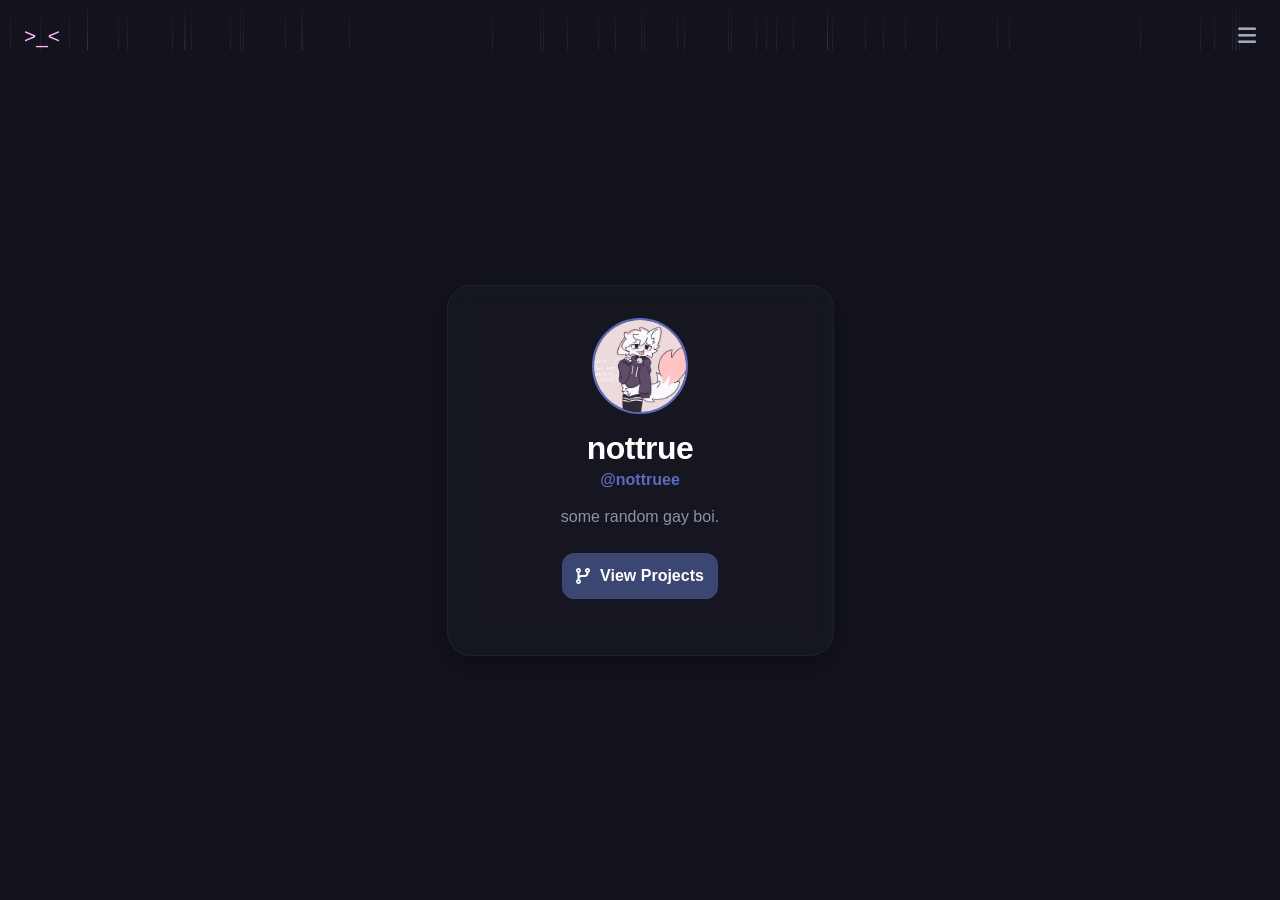
==== index.html @ a320096e "eepy!" ====
<!DOCTYPE html>
<html lang="en">
    <!-- d -->
<head>
    <meta charset="UTF-8">
    <meta name="viewport" content="width=device-width, initial-scale=1.0">
    <title>About Me | some gay boi</title>
    <link rel="stylesheet" href="style.css">
    <link rel="stylesheet" href="https://cdnjs.cloudflare.com/ajax/libs/font-awesome/6.4.0/css/all.min.css">
</head>
<body>

    <!-- Dynamic Rain Container -->
    <div class="rain-container" id="rainContainer"></div>

    <!-- Mobile Slide-Down Navigation -->
    <div class="mobile-menu" id="mobileMenu">
        <nav class="menu-links">
            <a href="index.html" class="menu-item active">About Me</a>
            <a href="projects.html" class="menu-item">Projects</a>
            <a href="links.html" class="menu-item">Links</a>
        </nav>
    </div>

    <!-- Top Navigation Bar -->
    <header class="navbar">
        <a href="index.html" class="logo-text" style="text-decoration: none;">>_<</a><span class="sub-title"></span></a>
        <div class="nav-right">
            <button class="icon-btn" id="menuToggle" aria-label="Toggle Menu">
                <i class="fa-solid fa-bars" id="menuIcon"></i>
            </button>
        </div>
    </header>

    <!-- Hero / Profile Main Section -->
    <section id="hero" class="fullscreen-section">
        <main class="hero-section">
            <div class="profile-card">
                <div class="avatar-wrapper">
                    <img src="images/profile/Profilr.webp" alt="Avatar" class="avatar">
                    <!-- <span class="status-indicator" title="Online"></span> -->
                </div>

                <h1 class="profile-name">nottrue</h1>
                <p class="profile-handle">@nottruee</p>
                <p class="tagline">some random gay boi.</p>

                <div class="cta-buttons">
                    <a href="projects.html" class="btn btn-primary"><i class="fa-solid fa-code-branch"></i> View Projects</a>
                    <!--<a href="https://discord.com" target="_blank" class="btn btn-secondary"><i class="fa-brands fa-discord"></i> Join Discord</a>-->
                </div>

                <!-- <div class="social-row">
                    <a href="#" class="social-icon" aria-label="Twitter"><i class="fa-brands fa-x-twitter"></i></a>
                    <a href="#" class="social-icon" aria-label="Codeberg"><i class="fa-solid fa-code-branch"></i></a>
                    <a href="#" class="social-icon" aria-label="Email"><i class="fa-solid fa-envelope"></i></a>
                </div>-->
            </div>
        </main>
    </section>

    <script src="script.js"></script>
</body>
</html>
---- style.css ----
/* Reset & Base Styles */
* {
    margin: 0;
    padding: 0;
    box-sizing: border-box;
    font-family: -apple-system, BlinkMacSystemFont, "Segoe UI", Roboto, sans-serif;
}

html {
    scroll-behavior: smooth;
}

body {
    background-color: #12131C;
    color: #A5A6BA;
    overflow-x: hidden;
    position: relative;
    min-height: 100vh;
}

/* Rain Effect */
.rain-container {
    position: fixed;
    top: 0;
    left: 0;
    width: 100%;
    height: 100%;
    z-index: 1;
    pointer-events: none;
}

.drop {
    position: absolute;
    background: linear-gradient(transparent, rgba(255, 255, 255, 0.12));
    width: 1px;
    height: 50px;
    opacity: 0.6;
    animation: fall linear infinite;
}

@keyframes fall {
    0% { transform: translateY(-60px); }
    100% { transform: translateY(105vh); }
}

/* Header Navbar */
.navbar {
    width: 100%;
    padding: 24px;
    display: flex;
    justify-content: space-between;
    align-items: center;
    position: fixed;
    top: 0;
    left: 0;
    z-index: 100;
    background-color: transparent;
}

.logo-text {
    color: #FFBBFE;
    font-weight: 500;
    font-size: 1.3rem;
}

.logo-text .sub-title {
    color: #A5A6BA;
}

.icon-btn {
    background: none;
    border: none;
    color: #A5A6BA;
    font-size: 1.3rem;
    cursor: pointer;
    transition: color 0.2s;
}

.icon-btn:hover {
    color: #FFFFFF;
}

/* Slide Down Mobile Menu */
.mobile-menu {
    position: fixed;
    top: -100%;
    left: 0;
    width: 100%;
    height: 40vh;
    background-color: rgba(18, 19, 28, 0.85); 
    backdrop-filter: blur(15px);
    -webkit-backdrop-filter: blur(15px);
    z-index: 90;
    display: flex;
    align-items: center;
    padding: 80px 30px 30px 30px;
    transition: top 0.4s cubic-bezier(0.16, 1, 0.3, 1);
    border-bottom: 1px solid rgba(255, 255, 255, 0.05);
}

.mobile-menu.open {
    top: 0;
}

.menu-links {
    display: flex;
    flex-direction: column;
    gap: 20px;
    width: 100%;
    text-align: center;
}

.menu-item {
    color: #8E92A5;
    text-decoration: none;
    font-size: 1.2rem;
    font-weight: 500;
    transition: color 0.2s;
}

.menu-item.active, .menu-item:hover {
    color: #5C6BC0;
}

/* Hero Section */
.fullscreen-section {
    min-height: 100vh;
    display: flex;
    flex-direction: column;
    justify-content: space-between;
    align-items: center;
    position: relative;
    z-index: 10;
    padding-top: 80px;
    padding-bottom: 40px; /* Added breathing room for bottom edge */
}

.hero-section {
    flex-grow: 1;
    display: flex;
    justify-content: center;
    align-items: center;
    padding: 20px;
}

/* Profile Card Customization */
.profile-card {
    text-align: center;
    max-width: 600px; 
    width: 100%;
    min-height: 40vh;
    min-width: 43vh; /*I just hate ai sometimes but idk anything about this stuff*/
    display: flex;
    flex-direction: column;
    justify-content: center;
    align-items: center;
    
    background-color: rgba(24, 25, 36, 0.6);
    border: 1px solid rgba(255, 255, 255, 0.05);
    backdrop-filter: blur(10px);
    -webkit-backdrop-filter: blur(10px);
    padding: 32px 24px;
    border-radius: 24px;
    box-shadow: 0 10px 30px rgba(0, 0, 0, 0.3);
}


.avatar-wrapper {
    position: relative;
    width: 96px;
    height: 96px;
    margin: 0 auto 16px auto;
}

.avatar {
    width: 100%;
    height: 100%;
    border-radius: 50%;
    background-color: #181924;
    border: 2px solid #5C6BC0;
    object-fit: cover;
}

.status-indicator {
    position: absolute;
    bottom: 4px;
    right: 4px;
    width: 16px;
    height: 16px;
    background-color: #43b581;
    border: 3px solid #12131C;
    border-radius: 50%;
}

.profile-name {
    font-size: 2rem;
    font-weight: 800;
    color: #FFFFFF;
    letter-spacing: -0.5px;
    margin-bottom: 4px;
}

.profile-handle {
    font-size: 1rem;
    color: #5C6BC0;
    font-weight: 600;
    margin-bottom: 16px;
}

.tagline {
    font-size: 1rem;
    line-height: 1.5;
    margin-bottom: 24px;
    color: #8E92A5;
}

/* CTA Buttons */
.cta-buttons {
    display: flex;
    flex-direction: column;
    gap: 12px;
    margin-bottom: 24px;
}

.btn {
    display: flex;
    align-items: center;
    justify-content: center;
    gap: 10px;
    width: 100%;
    padding: 14px;
    border-radius: 12px;
    font-size: 1rem;
    font-weight: 600;
    text-decoration: none;
    transition: all 0.2s ease;
}

.btn-primary {
    color: #FFFFFF;
    background-color: #3B4673;
}

.btn-primary:hover {
    background-color: #445185;
}

.btn-secondary {
    color: #A5A6BA;
    background-color: rgba(255, 255, 255, 0.04);
    border: 1px solid rgba(255, 255, 255, 0.08);
}

.btn-secondary:hover {
    background-color: rgba(255, 255, 255, 0.08);
    color: #FFFFFF;
}

/* Social Row */
.social-row {
    display: flex;
    justify-content: center;
    gap: 16px;
}

.social-icon {
    color: #797B8F;
    font-size: 1.2rem;
    width: 40px;
    height: 40px;
    border-radius: 50%;
    background-color: rgba(255, 255, 255, 0.03);
    display: flex;
    align-items: center;
    justify-content: center;
    text-decoration: none;
    transition: all 0.2s;
}

.social-icon:hover {
    color: #FFFFFF;
    background-color: #5C6BC0;
}

/* Scroll Arrow */
.scroll-down {
    padding-bottom: 30px;
}

.arrow-btn {
    background-color: #3B4673;
    color: white;
    width: 44px;
    height: 44px;
    border-radius: 50%;
    display: flex;
    align-items: center;
    justify-content: center;
    text-decoration: none;
    transition: background-color 0.2s;
}

.arrow-btn:hover {
    background-color: #445185;
}

/* Feature/Skills Section */
.features-section {
    min-height: 100vh;
    display: flex;
    justify-content: center;
    align-items: center;
    padding: 60px 24px;
    position: relative;
    z-index: 10;
}

.features-container {
    max-width: 400px;
    width: 100%;
    display: flex;
    flex-direction: column;
    gap: 32px;
    text-align: center;
}

.section-heading {
    color: #FFFFFF;
    font-size: 1.8rem;
    font-weight: 800;
    margin-bottom: 10px;
}

.feature-card {
    display: flex;
    flex-direction: column;
    align-items: center;
    background-color: rgba(24, 25, 36, 0.4);
    padding: 24px;
    border-radius: 16px;
    border: 1px solid rgba(255, 255, 255, 0.03);
    height: auto; /* Allows dynamic stretching */
    overflow-wrap: break-word; /* Prevents text spill */
    word-wrap: break-word; /* Prevents text spill */
}

.icon-box {
    background-color: #181924;
    width: 60px;
    height: 60px;
    border-radius: 16px;
    display: flex;
    align-items: center;
    justify-content: center;
    margin-bottom: 16px;
    box-shadow: inset 0 1px 2px rgba(255,255,255,0.05);
}

.icon-box i {
    color: #5C6BC0;
    font-size: 1.4rem;
}

.feature-title {
    color: #FFFFFF;
    font-size: 1.25rem;
    font-weight: 700;
    margin-bottom: 8px;
}

.feature-desc {
    color: #797B8F;
    font-size: 0.98rem;
    line-height: 1.4;
}
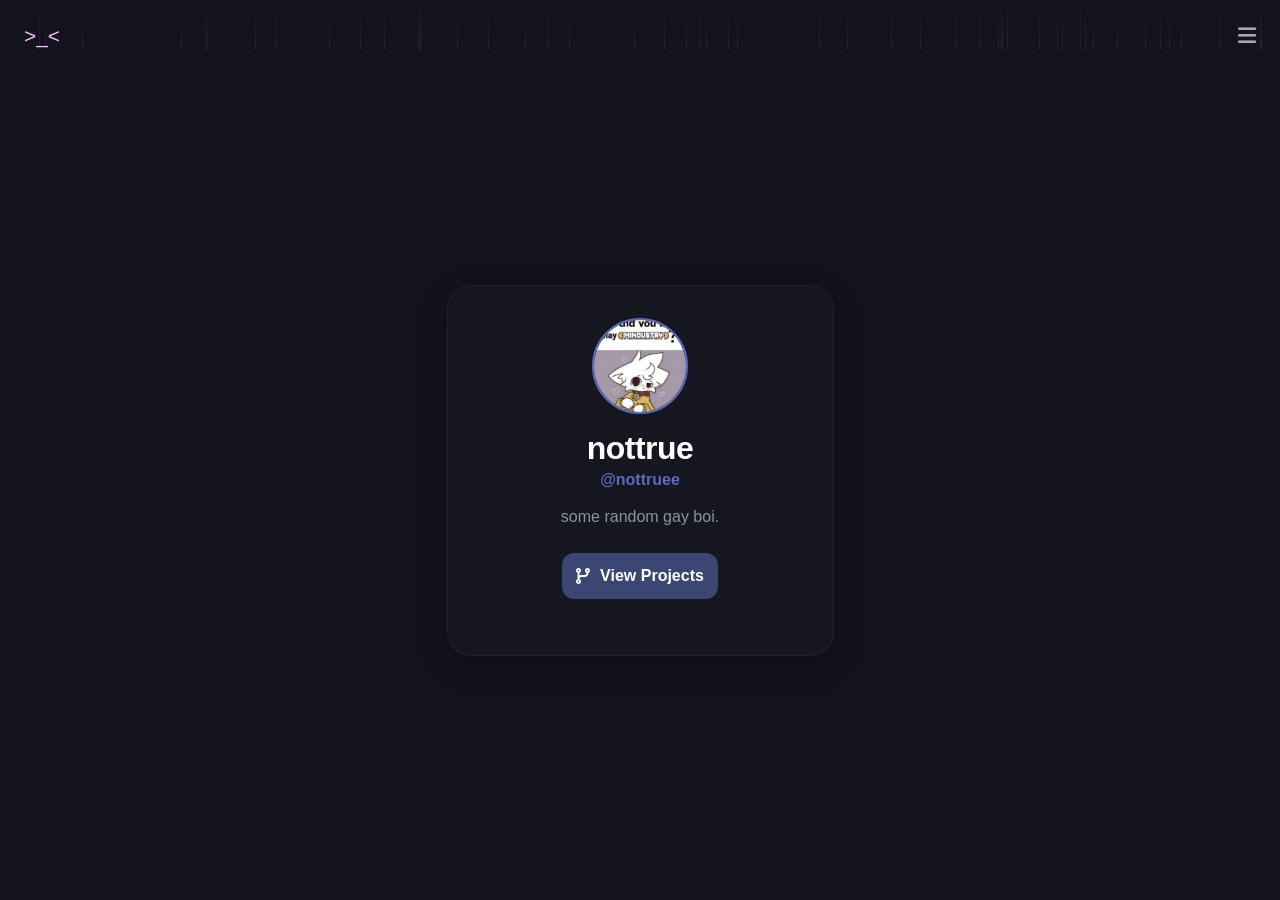
==== commit ef83ffd4: "idk!" ====
--- a/index.html
+++ b/index.html
@@ -37,7 +37,7 @@
         <main class="hero-section">
             <div class="profile-card">
                 <div class="avatar-wrapper">
-                    <img src="images/profile/Profilr.webp" alt="Avatar" class="avatar">
+                    <img src="images/profile/Profilr.jpeg" alt="Avatar" class="avatar">
                     <!-- <span class="status-indicator" title="Online"></span> -->
                 </div>
 
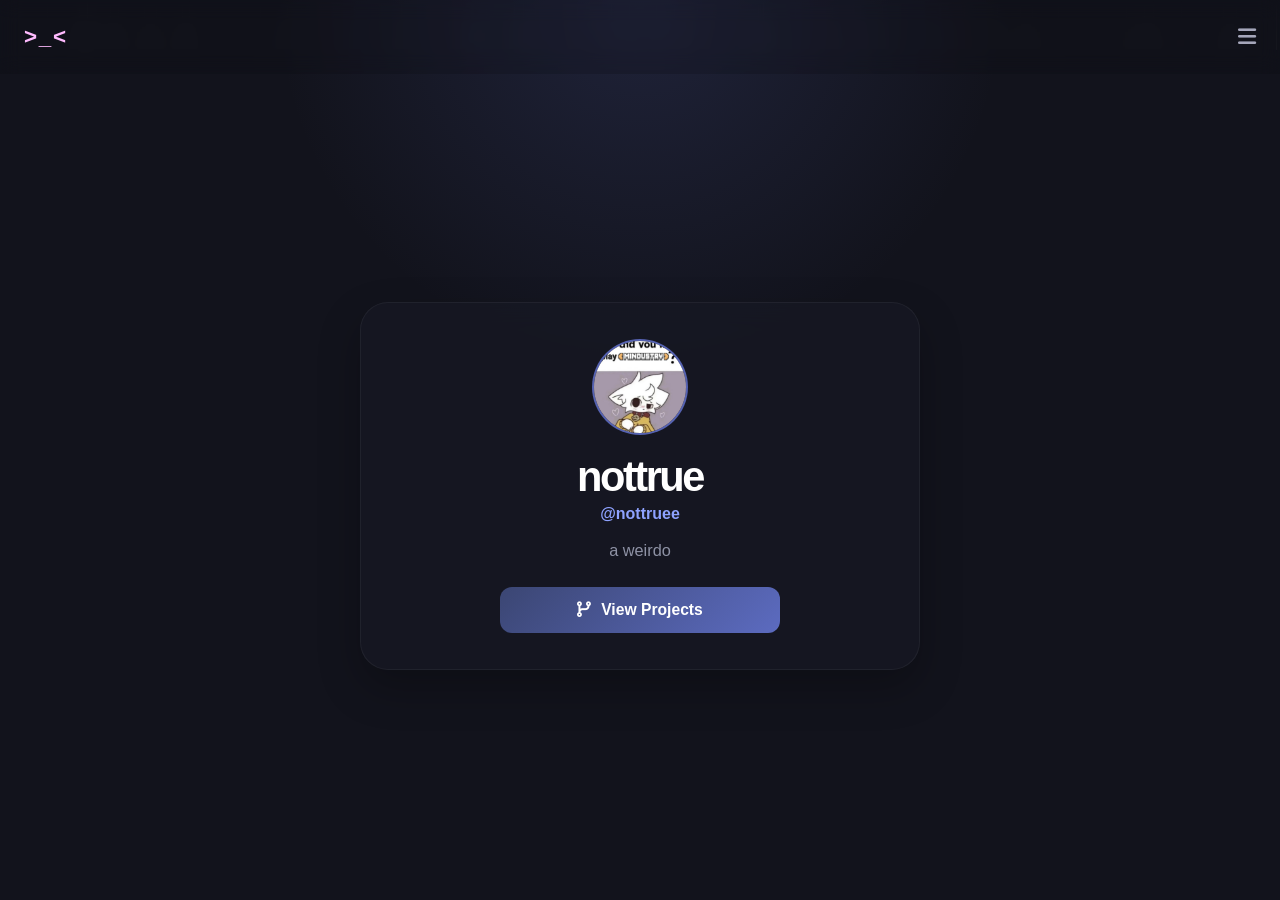
==== commit 8dc10218: ":p" ====
--- a/index.html
+++ b/index.html
@@ -1,30 +1,25 @@
 <!DOCTYPE html>
 <html lang="en">
-    <!-- d -->
 <head>
     <meta charset="UTF-8">
     <meta name="viewport" content="width=device-width, initial-scale=1.0">
-    <title>About Me | some gay boi</title>
+    <title>nottrue | About</title>
     <link rel="stylesheet" href="style.css">
     <link rel="stylesheet" href="https://cdnjs.cloudflare.com/ajax/libs/font-awesome/6.4.0/css/all.min.css">
 </head>
 <body>
-
-    <!-- Dynamic Rain Container -->
     <div class="rain-container" id="rainContainer"></div>
 
-    <!-- Mobile Slide-Down Navigation -->
     <div class="mobile-menu" id="mobileMenu">
         <nav class="menu-links">
-            <a href="index.html" class="menu-item active">About Me</a>
+            <a href="index.html" class="menu-item active">About</a>
             <a href="projects.html" class="menu-item">Projects</a>
             <a href="links.html" class="menu-item">Links</a>
         </nav>
     </div>
 
-    <!-- Top Navigation Bar -->
     <header class="navbar">
-        <a href="index.html" class="logo-text" style="text-decoration: none;">>_<</a><span class="sub-title"></span></a>
+        <a href="index.html" class="logo-text" aria-label="Home">>_<</a>
         <div class="nav-right">
             <button class="icon-btn" id="menuToggle" aria-label="Toggle Menu">
                 <i class="fa-solid fa-bars" id="menuIcon"></i>
@@ -32,29 +27,20 @@
         </div>
     </header>
 
-    <!-- Hero / Profile Main Section -->
     <section id="hero" class="fullscreen-section">
         <main class="hero-section">
             <div class="profile-card">
                 <div class="avatar-wrapper">
-                    <img src="images/profile/Profilr.jpeg" alt="Avatar" class="avatar">
-                    <!-- <span class="status-indicator" title="Online"></span> -->
+                    <img src="images/profile/Profilr.jpeg" alt="Profile avatar of nottrue" class="avatar">
                 </div>
 
                 <h1 class="profile-name">nottrue</h1>
                 <p class="profile-handle">@nottruee</p>
-                <p class="tagline">some random gay boi.</p>
+                <p class="tagline">a weirdo</p>
 
                 <div class="cta-buttons">
                     <a href="projects.html" class="btn btn-primary"><i class="fa-solid fa-code-branch"></i> View Projects</a>
-                    <!--<a href="https://discord.com" target="_blank" class="btn btn-secondary"><i class="fa-brands fa-discord"></i> Join Discord</a>-->
                 </div>
-
-                <!-- <div class="social-row">
-                    <a href="#" class="social-icon" aria-label="Twitter"><i class="fa-brands fa-x-twitter"></i></a>
-                    <a href="#" class="social-icon" aria-label="Codeberg"><i class="fa-solid fa-code-branch"></i></a>
-                    <a href="#" class="social-icon" aria-label="Email"><i class="fa-solid fa-envelope"></i></a>
-                </div>-->
             </div>
         </main>
     </section>
@@ -62,3 +48,4 @@
     <script src="script.js"></script>
 </body>
 </html>
+
--- a/style.css
+++ b/style.css
@@ -1,4 +1,3 @@
-/* Reset & Base Styles */
 * {
     margin: 0;
     padding: 0;
@@ -11,20 +10,25 @@
 }
 
 body {
-    background-color: #12131C;
+    background: radial-gradient(circle at top, rgba(92, 107, 192, 0.18), transparent 33%), #12131C;
     color: #A5A6BA;
     overflow-x: hidden;
     position: relative;
     min-height: 100vh;
 }
 
-/* Rain Effect */
+img {
+    max-width: 100%;
+    display: block;
+}
+
+a {
+    text-decoration: none;
+}
+
 .rain-container {
     position: fixed;
-    top: 0;
-    left: 0;
-    width: 100%;
-    height: 100%;
+    inset: 0;
     z-index: 1;
     pointer-events: none;
 }
@@ -43,28 +47,26 @@
     100% { transform: translateY(105vh); }
 }
 
-/* Header Navbar */
 .navbar {
-    width: 100%;
-    padding: 24px;
-    display: flex;
-    justify-content: space-between;
-    align-items: center;
     position: fixed;
     top: 0;
     left: 0;
+    width: 100%;
     z-index: 100;
-    background-color: transparent;
+    display: flex;
+    justify-content: space-between;
+    align-items: center;
+    padding: 24px;
+    background: rgba(10, 12, 18, 0.2);
+    backdrop-filter: blur(10px);
+    -webkit-backdrop-filter: blur(10px);
 }
 
 .logo-text {
     color: #FFBBFE;
-    font-weight: 500;
-    font-size: 1.3rem;
-}
-
-.logo-text .sub-title {
-    color: #A5A6BA;
+    font-weight: 700;
+    font-size: 1.4rem;
+    letter-spacing: 0.08em;
 }
 
 .icon-btn {
@@ -73,29 +75,28 @@
     color: #A5A6BA;
     font-size: 1.3rem;
     cursor: pointer;
-    transition: color 0.2s;
+    transition: color 0.2s ease;
 }
 
 .icon-btn:hover {
     color: #FFFFFF;
 }
 
-/* Slide Down Mobile Menu */
 .mobile-menu {
     position: fixed;
     top: -100%;
     left: 0;
     width: 100%;
     height: 40vh;
-    background-color: rgba(18, 19, 28, 0.85); 
+    display: flex;
+    align-items: center;
+    padding: 80px 30px 30px;
+    background: rgba(18, 19, 28, 0.88);
     backdrop-filter: blur(15px);
     -webkit-backdrop-filter: blur(15px);
     z-index: 90;
-    display: flex;
-    align-items: center;
-    padding: 80px 30px 30px 30px;
+    border-bottom: 1px solid rgba(255, 255, 255, 0.05);
     transition: top 0.4s cubic-bezier(0.16, 1, 0.3, 1);
-    border-bottom: 1px solid rgba(255, 255, 255, 0.05);
 }
 
 .mobile-menu.open {
@@ -112,64 +113,52 @@
 
 .menu-item {
     color: #8E92A5;
-    text-decoration: none;
-    font-size: 1.2rem;
+    font-size: 1.15rem;
     font-weight: 500;
-    transition: color 0.2s;
-}
-
-.menu-item.active, .menu-item:hover {
-    color: #5C6BC0;
-}
-
-/* Hero Section */
+    transition: color 0.2s ease;
+}
+
+.menu-item.active,
+.menu-item:hover {
+    color: #FFFFFF;
+}
+
 .fullscreen-section {
-    min-height: 100vh;
-    display: flex;
-    flex-direction: column;
-    justify-content: space-between;
-    align-items: center;
     position: relative;
     z-index: 10;
-    padding-top: 80px;
-    padding-bottom: 40px; /* Added breathing room for bottom edge */
+    min-height: 100vh;
+    display: flex;
+    justify-content: center;
+    align-items: center;
+    padding: 120px 24px 48px;
 }
 
 .hero-section {
-    flex-grow: 1;
-    display: flex;
-    justify-content: center;
-    align-items: center;
-    padding: 20px;
-}
-
-/* Profile Card Customization */
+    display: flex;
+    justify-content: center;
+    align-items: center;
+    width: 100%;
+}
+
 .profile-card {
+    width: min(100%, 560px);
+    display: flex;
+    flex-direction: column;
+    align-items: center;
     text-align: center;
-    max-width: 600px; 
-    width: 100%;
-    min-height: 40vh;
-    min-width: 43vh; /*I just hate ai sometimes but idk anything about this stuff*/
-    display: flex;
-    flex-direction: column;
-    justify-content: center;
-    align-items: center;
-    
-    background-color: rgba(24, 25, 36, 0.6);
+    padding: 36px 28px;
+    background: rgba(24, 25, 36, 0.7);
     border: 1px solid rgba(255, 255, 255, 0.05);
-    backdrop-filter: blur(10px);
-    -webkit-backdrop-filter: blur(10px);
-    padding: 32px 24px;
-    border-radius: 24px;
-    box-shadow: 0 10px 30px rgba(0, 0, 0, 0.3);
-}
-
+    border-radius: 28px;
+    backdrop-filter: blur(12px);
+    -webkit-backdrop-filter: blur(12px);
+    box-shadow: 0 18px 42px rgba(0, 0, 0, 0.25);
+}
 
 .avatar-wrapper {
-    position: relative;
     width: 96px;
     height: 96px;
-    margin: 0 auto 16px auto;
+    margin-bottom: 18px;
 }
 
 .avatar {
@@ -177,200 +166,136 @@
     height: 100%;
     border-radius: 50%;
     background-color: #181924;
-    border: 2px solid #5C6BC0;
+    border: 2px solid rgba(92, 107, 192, 0.9);
     object-fit: cover;
 }
 
-.status-indicator {
-    position: absolute;
-    bottom: 4px;
-    right: 4px;
-    width: 16px;
-    height: 16px;
-    background-color: #43b581;
-    border: 3px solid #12131C;
-    border-radius: 50%;
-}
-
 .profile-name {
-    font-size: 2rem;
+    font-size: clamp(2rem, 4vw, 2.6rem);
     font-weight: 800;
     color: #FFFFFF;
-    letter-spacing: -0.5px;
+    letter-spacing: -0.06em;
     margin-bottom: 4px;
 }
 
 .profile-handle {
-    font-size: 1rem;
-    color: #5C6BC0;
+    color: #8EA2FF;
     font-weight: 600;
-    margin-bottom: 16px;
+    margin-bottom: 14px;
 }
 
 .tagline {
-    font-size: 1rem;
-    line-height: 1.5;
+    max-width: 26rem;
+    font-size: 1.02rem;
+    line-height: 1.6;
     margin-bottom: 24px;
     color: #8E92A5;
 }
 
-/* CTA Buttons */
 .cta-buttons {
     display: flex;
-    flex-direction: column;
-    gap: 12px;
-    margin-bottom: 24px;
+    justify-content: center;
+    width: 100%;
 }
 
 .btn {
-    display: flex;
+    display: inline-flex;
     align-items: center;
     justify-content: center;
     gap: 10px;
-    width: 100%;
-    padding: 14px;
+    width: min(100%, 280px);
+    padding: 14px 18px;
     border-radius: 12px;
-    font-size: 1rem;
+    font-size: 0.98rem;
     font-weight: 600;
-    text-decoration: none;
     transition: all 0.2s ease;
 }
 
 .btn-primary {
     color: #FFFFFF;
-    background-color: #3B4673;
+    background: linear-gradient(135deg, #3B4673, #5C6BC0);
 }
 
 .btn-primary:hover {
-    background-color: #445185;
+    transform: translateY(-1px);
+    box-shadow: 0 10px 18px rgba(92, 107, 192, 0.2);
 }
 
 .btn-secondary {
-    color: #A5A6BA;
+    color: #E5E7F0;
     background-color: rgba(255, 255, 255, 0.04);
     border: 1px solid rgba(255, 255, 255, 0.08);
+    margin-top: 12px;
 }
 
 .btn-secondary:hover {
     background-color: rgba(255, 255, 255, 0.08);
-    color: #FFFFFF;
-}
-
-/* Social Row */
-.social-row {
-    display: flex;
-    justify-content: center;
-    gap: 16px;
-}
-
-.social-icon {
-    color: #797B8F;
-    font-size: 1.2rem;
-    width: 40px;
-    height: 40px;
-    border-radius: 50%;
-    background-color: rgba(255, 255, 255, 0.03);
-    display: flex;
-    align-items: center;
-    justify-content: center;
-    text-decoration: none;
-    transition: all 0.2s;
-}
-
-.social-icon:hover {
-    color: #FFFFFF;
-    background-color: #5C6BC0;
-}
-
-/* Scroll Arrow */
-.scroll-down {
-    padding-bottom: 30px;
-}
-
-.arrow-btn {
-    background-color: #3B4673;
-    color: white;
-    width: 44px;
-    height: 44px;
-    border-radius: 50%;
-    display: flex;
-    align-items: center;
-    justify-content: center;
-    text-decoration: none;
-    transition: background-color 0.2s;
-}
-
-.arrow-btn:hover {
-    background-color: #445185;
-}
-
-/* Feature/Skills Section */
+}
+
 .features-section {
-    min-height: 100vh;
-    display: flex;
-    justify-content: center;
-    align-items: center;
-    padding: 60px 24px;
     position: relative;
     z-index: 10;
+    min-height: 100vh;
+    display: flex;
+    justify-content: center;
+    align-items: center;
+    padding: 120px 24px 48px;
 }
 
 .features-container {
-    max-width: 400px;
-    width: 100%;
+    width: min(100%, 440px);
     display: flex;
     flex-direction: column;
-    gap: 32px;
+    gap: 24px;
     text-align: center;
 }
 
 .section-heading {
     color: #FFFFFF;
-    font-size: 1.8rem;
+    font-size: clamp(1.8rem, 4vw, 2.3rem);
     font-weight: 800;
+    letter-spacing: -0.04em;
+}
+
+.feature-card {
+    display: flex;
+    flex-direction: column;
+    align-items: center;
+    text-align: center;
+    background: rgba(24, 25, 36, 0.55);
+    border: 1px solid rgba(255, 255, 255, 0.04);
+    border-radius: 18px;
+    padding: 24px 22px;
+    box-shadow: 0 12px 28px rgba(0, 0, 0, 0.18);
+}
+
+.icon-box {
+    width: 62px;
+    height: 62px;
+    display: flex;
+    align-items: center;
+    justify-content: center;
+    margin-bottom: 16px;
+    background: rgba(17, 18, 28, 0.7);
+    border-radius: 16px;
+    box-shadow: inset 0 1px 2px rgba(255,255,255,0.05);
+}
+
+.icon-box i {
+    color: #8EA2FF;
+    font-size: 1.4rem;
+}
+
+.feature-title {
+    color: #FFFFFF;
+    font-size: 1.3rem;
+    font-weight: 700;
     margin-bottom: 10px;
-}
-
-.feature-card {
-    display: flex;
-    flex-direction: column;
-    align-items: center;
-    background-color: rgba(24, 25, 36, 0.4);
-    padding: 24px;
-    border-radius: 16px;
-    border: 1px solid rgba(255, 255, 255, 0.03);
-    height: auto; /* Allows dynamic stretching */
-    overflow-wrap: break-word; /* Prevents text spill */
-    word-wrap: break-word; /* Prevents text spill */
-}
-
-.icon-box {
-    background-color: #181924;
-    width: 60px;
-    height: 60px;
-    border-radius: 16px;
-    display: flex;
-    align-items: center;
-    justify-content: center;
-    margin-bottom: 16px;
-    box-shadow: inset 0 1px 2px rgba(255,255,255,0.05);
-}
-
-.icon-box i {
-    color: #5C6BC0;
-    font-size: 1.4rem;
-}
-
-.feature-title {
-    color: #FFFFFF;
-    font-size: 1.25rem;
-    font-weight: 700;
-    margin-bottom: 8px;
 }
 
 .feature-desc {
     color: #797B8F;
     font-size: 0.98rem;
-    line-height: 1.4;
-}
-
+    line-height: 1.6;
+}
+
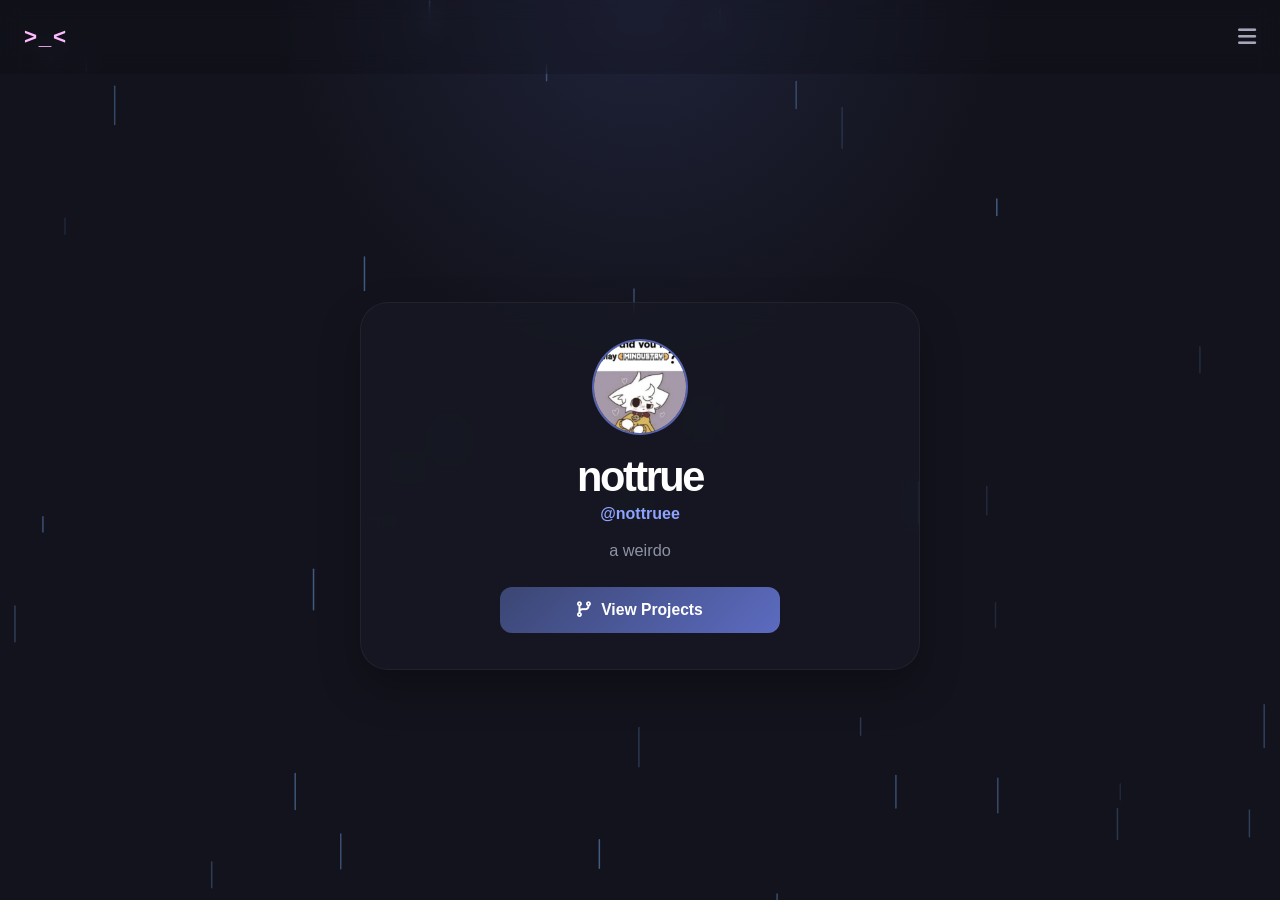
==== commit 6436feb6: "rain update" ====
--- a/index.html
+++ b/index.html
@@ -8,7 +8,7 @@
     <link rel="stylesheet" href="https://cdnjs.cloudflare.com/ajax/libs/font-awesome/6.4.0/css/all.min.css">
 </head>
 <body>
-    <div class="rain-container" id="rainContainer"></div>
+    <canvas id="rain" aria-hidden="true"></canvas>
 
     <div class="mobile-menu" id="mobileMenu">
         <nav class="menu-links">
--- a/style.css
+++ b/style.css
@@ -26,7 +26,7 @@
     text-decoration: none;
 }
 
-.rain-container {
+#rain {
     position: fixed;
     inset: 0;
     z-index: 1;
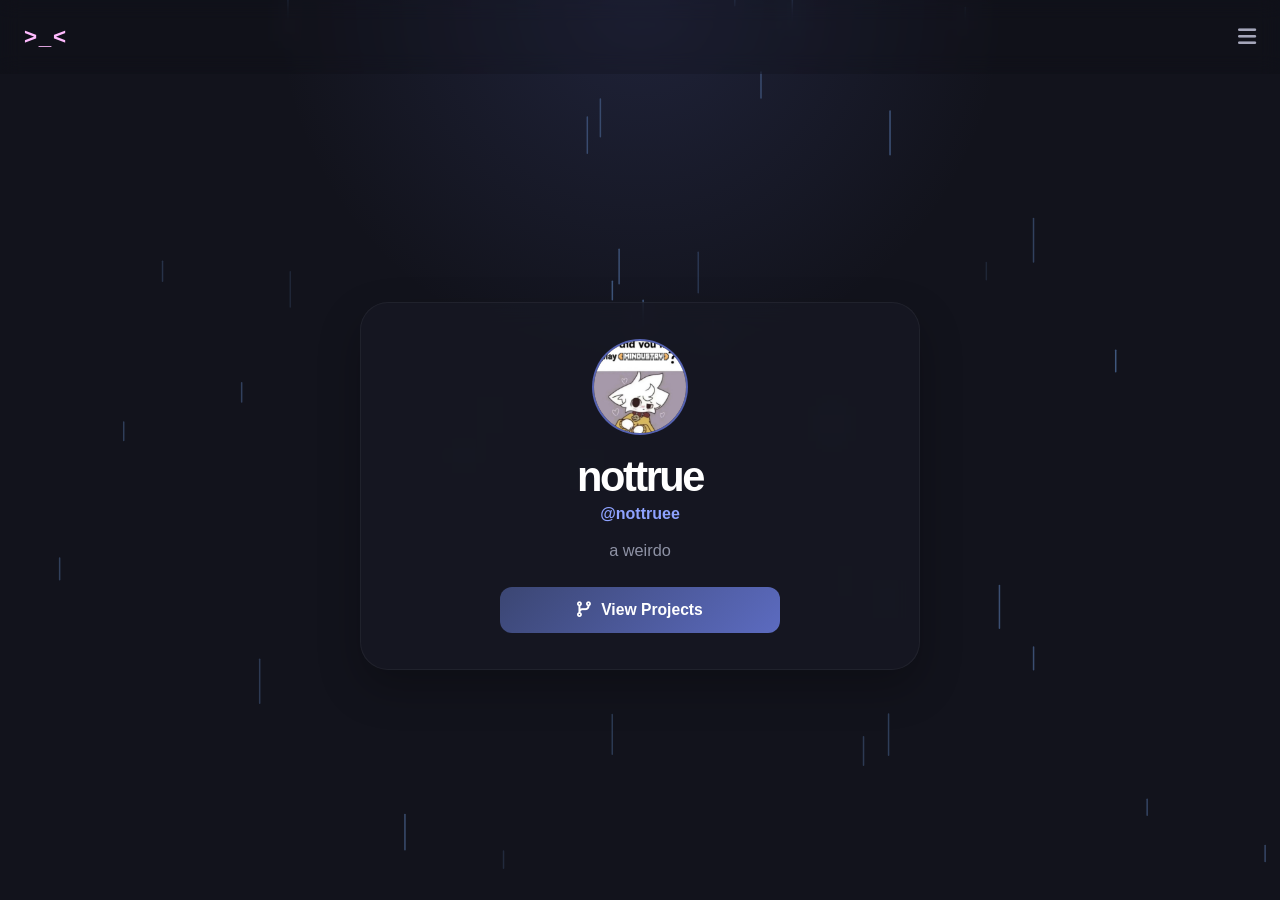
==== commit f38fbcbf: "no more .html" ====
--- a/index.html
+++ b/index.html
@@ -12,14 +12,14 @@
 
     <div class="mobile-menu" id="mobileMenu">
         <nav class="menu-links">
-            <a href="index.html" class="menu-item active">About</a>
-            <a href="projects.html" class="menu-item">Projects</a>
-            <a href="links.html" class="menu-item">Links</a>
+            <a href="./" class="menu-item active">About</a>
+            <a href="projects/" class="menu-item">Projects</a>
+            <a href="links/" class="menu-item">Links</a>
         </nav>
     </div>
 
     <header class="navbar">
-        <a href="index.html" class="logo-text" aria-label="Home">>_<</a>
+        <a href="./" class="logo-text" aria-label="Home">>_<</a>
         <div class="nav-right">
             <button class="icon-btn" id="menuToggle" aria-label="Toggle Menu">
                 <i class="fa-solid fa-bars" id="menuIcon"></i>
@@ -39,7 +39,7 @@
                 <p class="tagline">a weirdo</p>
 
                 <div class="cta-buttons">
-                    <a href="projects.html" class="btn btn-primary"><i class="fa-solid fa-code-branch"></i> View Projects</a>
+                    <a href="projects/" class="btn btn-primary"><i class="fa-solid fa-code-branch"></i> View Projects</a>
                 </div>
             </div>
         </main>
